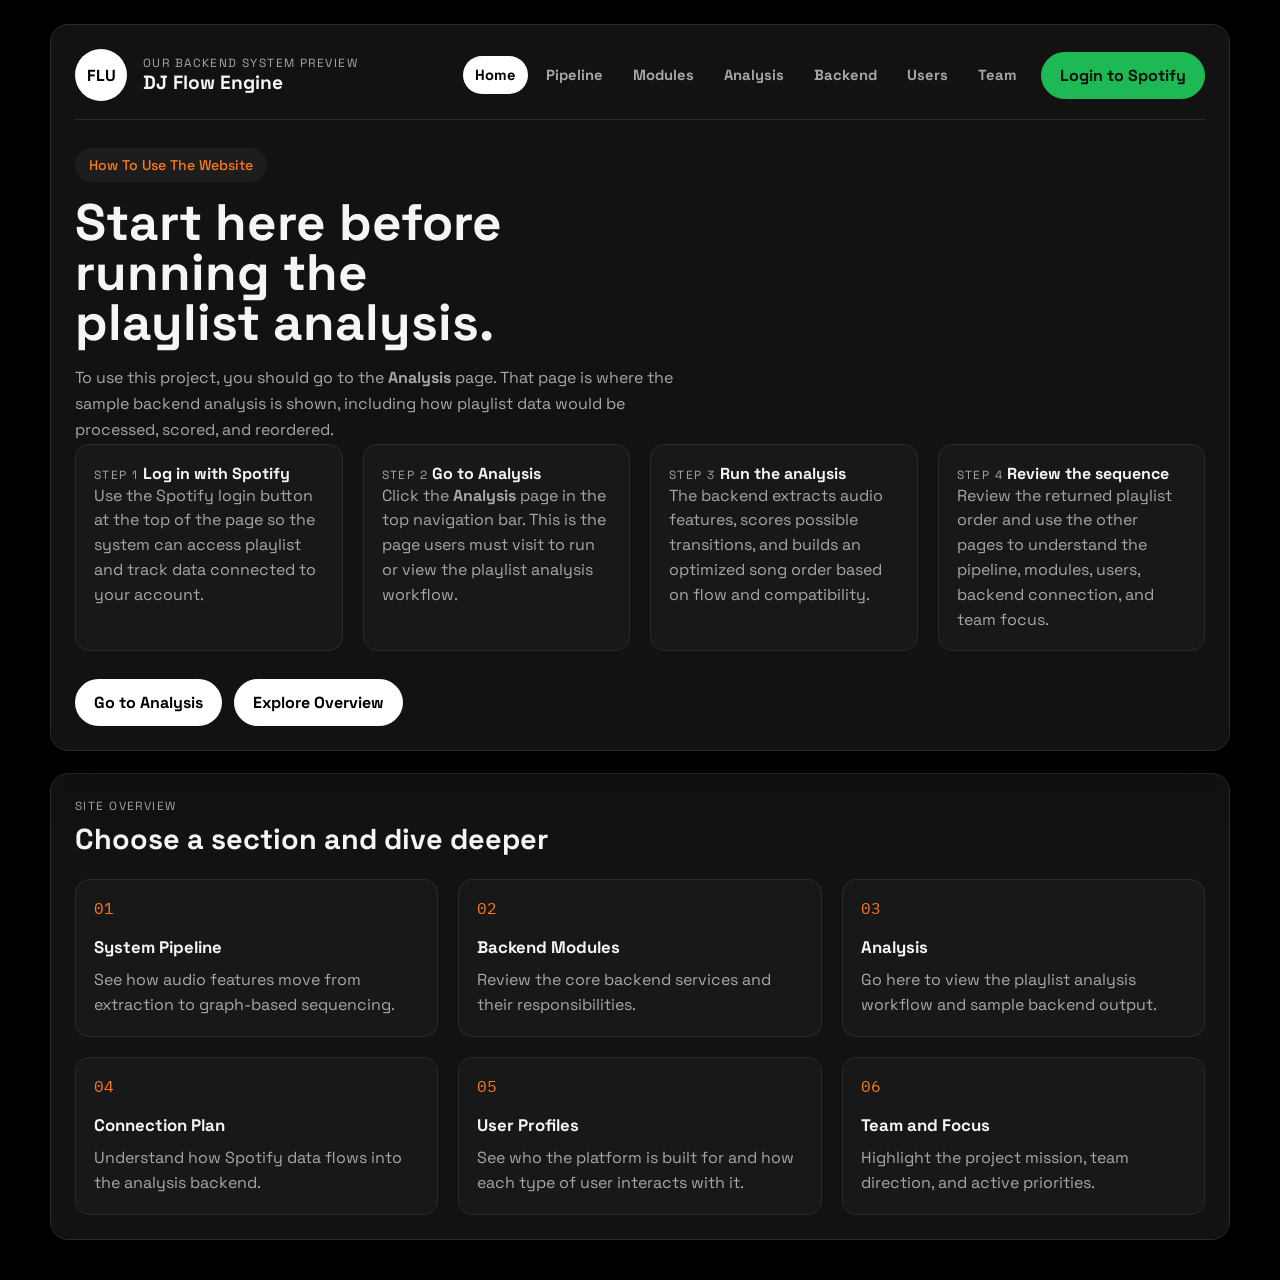
==== index.html @ 56058702 "Add files via upload" ====
<!DOCTYPE html>
<html lang="en">
<head>
  <meta charset="UTF-8">
  <meta name="viewport" content="width=device-width, initial-scale=1.0">
  <title>DJ Flow Engine | Home</title>
  <link rel="preconnect" href="https://fonts.googleapis.com">
  <link rel="preconnect" href="https://fonts.gstatic.com" crossorigin>
  <link href="https://fonts.googleapis.com/css2?family=Space+Grotesk:wght@400;500;700&family=IBM+Plex+Mono:wght@400;500&display=swap" rel="stylesheet">
  <link rel="stylesheet" href="style.css">
</head>
<body data-page="home">
  <div class="page-shell">
    <header class="hero">
      <nav class="topbar">
        <div class="brand">
          <span class="brand-mark">FLU</span>
          <div>
            <p class="eyebrow">Our Backend System Preview</p>
            <h1>DJ Flow Engine</h1>
          </div>
        </div>

        <div class="nav-actions">
          <div class="page-tabs" aria-label="Site navigation">
            <a href="index.html">Home</a>
            <a href="pipeline.html">Pipeline</a>
            <a href="modules.html">Modules</a>
            <a href="analysis.html">Analysis</a>
            <a href="integration.html">Backend</a>
            <a href="user-profiles.html">Users</a>
            <a href="team.html">Team</a>
          </div>
          <a class="ghost-button spotify-button" href="https://accounts.spotify.com/login" target="_blank" rel="noreferrer">Login to Spotify</a>
        </div>
      </nav>

      <section class="hero-copy">
        <p class="pill">How To Use The Website</p>
        <h2>Start here before running the playlist analysis.</h2>
        <p class="intro">
          To use this project, you should go to the <strong>Analysis</strong> page. That page is where the sample backend analysis is shown, including how playlist data would be processed, scored, and reordered.
        </p>
      </section>

      <div class="metrics-grid hero-instructions">
        <div class="metric">
          <span class="metric-label">Step 1</span>
          <strong>Log in with Spotify</strong>
          <p>Use the Spotify login button at the top of the page so the system can access playlist and track data connected to your account.</p>
        </div>
        <div class="metric">
          <span class="metric-label">Step 2</span>
          <strong>Go to Analysis</strong>
          <p>Click the <strong>Analysis</strong> page in the top navigation bar. This is the page users must visit to run or view the playlist analysis workflow.</p>
        </div>
        <div class="metric">
          <span class="metric-label">Step 3</span>
          <strong>Run the analysis</strong>
          <p>The backend extracts audio features, scores possible transitions, and builds an optimized song order based on flow and compatibility.</p>
        </div>
        <div class="metric">
          <span class="metric-label">Step 4</span>
          <strong>Review the sequence</strong>
          <p>Review the returned playlist order and use the other pages to understand the pipeline, modules, users, backend connection, and team focus.</p>
        </div>
      </div>

      <div class="hero-actions">
        <a class="primary-button" href="analysis.html">Go to Analysis</a>
        <a class="secondary-button" href="#site-overview">Explore Overview</a>
      </div>
    </header>

    <main>
      <section class="panel" id="site-overview">
        <div class="panel-heading">
          <p class="eyebrow">Site Overview</p>
          <h3>Choose a section and dive deeper</h3>
        </div>

        <div class="overview-grid">
          <a class="overview-card" href="pipeline.html">
            <span class="step-number">01</span>
            <h4>System Pipeline</h4>
            <p>See how audio features move from extraction to graph-based sequencing.</p>
          </a>
          <a class="overview-card" href="modules.html">
            <span class="step-number">02</span>
            <h4>Backend Modules</h4>
            <p>Review the core backend services and their responsibilities.</p>
          </a>
          <a class="overview-card" href="analysis.html">
            <span class="step-number">03</span>
            <h4>Analysis</h4>
            <p>Go here to view the playlist analysis workflow and sample backend output.</p>
          </a>
          <a class="overview-card" href="integration.html">
            <span class="step-number">04</span>
            <h4>Connection Plan</h4>
            <p>Understand how Spotify data flows into the analysis backend.</p>
          </a>
          <a class="overview-card" href="user-profiles.html">
            <span class="step-number">05</span>
            <h4>User Profiles</h4>
            <p>See who the platform is built for and how each type of user interacts with it.</p>
          </a>
          <a class="overview-card" href="team.html">
            <span class="step-number">06</span>
            <h4>Team and Focus</h4>
            <p>Highlight the project mission, team direction, and active priorities.</p>
          </a>
        </div>
      </section>
    </main>
  </div>

  <script src="script.js"></script>
</body>
</html>
---- style.css ----
:root {
  --bg: #050505;
  --surface: #121212;
  --surface-strong: #1d1d1d;
  --ink: #f5f5f5;
  --muted: #a7a7a7;
  --accent: #ff7a1a;
  --accent-dark: #ff7a1a;
  --line: #2a2a2a;
  --shadow: 0 18px 50px rgba(0, 0, 0, 0.42);
}

* {
  box-sizing: border-box;
}

html {
  scroll-behavior: auto;
}

body {
  margin: 0;
  min-height: 100vh;
  font-family: "Space Grotesk", sans-serif;
  color: var(--ink);
  background: #000;
}

button,
select {
  font: inherit;
}

button {
  cursor: pointer;
}

a {
  color: inherit;
  text-decoration: none;
}

.page-shell {
  width: min(1180px, calc(100% - 32px));
  margin: 0 auto;
  padding: 24px 0 40px;
}

.hero,
.panel {
  border: 1px solid var(--line);
  border-radius: 18px;
  background: var(--surface);
  box-shadow: var(--shadow);
}

.hero {
  padding: 24px;
  overflow: hidden;
  position: relative;
}

.compact-hero {
  padding-bottom: 20px;
}

.topbar,
.hero-grid,
.dual-layout,
.metrics-grid,
.pipeline-grid,
.overview-grid,
.team-grid {
  display: grid;
  gap: 20px;
}

.topbar {
  grid-template-columns: 1fr auto;
  align-items: center;
  margin-bottom: 28px;
  padding-bottom: 18px;
  border-bottom: 1px solid var(--line);
}

.nav-actions {
  display: flex;
  align-items: center;
  gap: 12px;
  flex-wrap: wrap;
  justify-content: flex-end;
}

.page-tabs {
  display: flex;
  align-items: center;
  gap: 6px;
  flex-wrap: wrap;
}

.page-tabs a {
  padding: 10px 12px;
  border-radius: 999px;
  color: var(--muted);
  font-size: 0.92rem;
  font-weight: 700;
}

body[data-page="home"] .page-tabs a[href="index.html"],
body[data-page="pipeline"] .page-tabs a[href="pipeline.html"],
body[data-page="modules"] .page-tabs a[href="modules.html"],
body[data-page="analysis"] .page-tabs a[href="analysis.html"],
body[data-page="integration"] .page-tabs a[href="integration.html"],
body[data-page="user-profiles"] .page-tabs a[href="user-profiles.html"],
body[data-page="team"] .page-tabs a[href="team.html"] {
  background: #fff;
  color: #000;
}

.brand {
  display: flex;
  align-items: center;
  gap: 16px;
}

.brand-mark {
  width: 52px;
  height: 52px;
  border-radius: 999px;
  display: grid;
  place-items: center;
  background: #fff;
  color: #000;
  font-weight: 700;
}

.eyebrow,
.card-label,
.metric-label {
  margin: 0;
  text-transform: uppercase;
  letter-spacing: 0.12em;
  font-size: 0.74rem;
  color: var(--muted);
}

h1,
h2,
h3,
h4,
p {
  margin: 0;
}

h1 {
  font-size: 1.2rem;
}

h2 {
  font-size: clamp(2.2rem, 4vw, 4.8rem);
  line-height: 0.98;
  max-width: 18ch;
  margin: 16px 0;
}

.hero-copy h2 {
  max-width: 14ch;
}

h3 {
  font-size: 1.8rem;
  margin-top: 8px;
}

h4 {
  font-size: 1.05rem;
  margin-bottom: 10px;
}

.hero-grid {
  grid-template-columns: 1.35fr 0.95fr;
  align-items: stretch;
}

.intro,
.section-intro {
  color: var(--muted);
  line-height: 1.65;
}

.intro {
  max-width: 60ch;
}

.section-intro {
  max-width: 72ch;
}

.pill {
  display: inline-flex;
  padding: 8px 14px;
  border-radius: 999px;
  background: #1d1d1d;
  color: var(--accent);
  font-size: 0.88rem;
  font-weight: 500;
}

.hero-actions {
  display: flex;
  flex-wrap: wrap;
  gap: 12px;
  margin-top: 28px;
}

.primary-button,
.secondary-button,
.ghost-button {
  display: inline-flex;
  align-items: center;
  justify-content: center;
  border: 1px solid transparent;
  border-radius: 999px;
  padding: 12px 18px;
}

.primary-button {
  background: #fff;
  color: #000;
  font-weight: 700;
}

.secondary-button,
.ghost-button {
  background: #fff;
  color: var(--ink);
  color: #000;
  border-color: #fff;
  font-weight: 700;
}

.spotify-button {
  background: #1db954;
  border-color: #1db954;
  color: #041109;
  font-weight: 700;
}

.primary-button:hover,
.secondary-button:hover,
.ghost-button:hover {
  opacity: 0.88;
}

.hero-card {
  padding: 22px;
  border-radius: 16px;
  background: var(--surface-strong);
  border: 1px solid var(--line);
  display: grid;
  gap: 14px;
}

.focus-stack {
  display: grid;
  gap: 14px;
}

.focus-item {
  padding: 16px;
  border-radius: 14px;
  background: #181818;
  border: 1px solid var(--line);
}

.focus-item span,
.metric p,
.pipeline-step p,
.module-card p,
.overview-card p,
.team-card p {
  color: var(--muted);
  line-height: 1.55;
}

main {
  display: grid;
  gap: 22px;
  margin-top: 22px;
}

.panel {
  padding: 24px;
}

.panel-heading {
  margin-bottom: 22px;
}

.pipeline-grid {
  grid-template-columns: repeat(4, 1fr);
}

.overview-grid {
  grid-template-columns: repeat(3, 1fr);
}

.team-grid {
  grid-template-columns: repeat(2, 1fr);
}

.profile-grid {
  align-items: stretch;
}

.pipeline-step,
.module-card,
.metric,
.overview-card,
.team-card {
  border-radius: 14px;
  padding: 18px;
  border: 1px solid var(--line);
  background: #181818;
}

.pipeline-step.active {
  background: #181818;
  border-color: var(--line);
}

.pipeline-step:hover,
.module-card:hover,
.metric:hover,
.overview-card:hover,
.team-card:hover {
  border-color: #3a3a3a;
}

.step-number {
  display: inline-block;
  margin-bottom: 18px;
  color: var(--accent-dark);
  font-family: "IBM Plex Mono", monospace;
}

.dual-layout {
  grid-template-columns: 1fr 1fr;
}

.module-list {
  display: grid;
  gap: 14px;
}

.module-card strong,
.team-card strong {
  display: block;
  margin-bottom: 8px;
}

.profile-card {
  display: flex;
  flex-direction: column;
  align-items: flex-start;
  gap: 10px;
}

.profile-photo {
  width: 112px;
  height: 112px;
  border-radius: 999px;
  display: grid;
  place-items: center;
  background: #242424;
  border: 2px dashed #4a4a4a;
  color: var(--accent);
  font-size: 1.4rem;
  font-weight: 700;
  font-family: "IBM Plex Mono", monospace;
}

.profile-role {
  font-weight: 500;
  color: var(--accent-dark);
}

.profile-motivation {
  width: 100%;
  margin-top: auto;
  padding-top: 12px;
  border-top: 1px solid var(--line);
}

.profile-motivation span {
  display: block;
  margin-bottom: 8px;
  text-transform: uppercase;
  letter-spacing: 0.12em;
  font-size: 0.74rem;
  color: var(--muted);
}

.tag-row {
  display: flex;
  flex-wrap: wrap;
  gap: 8px;
  margin-top: 12px;
}

.tag {
  padding: 6px 10px;
  border-radius: 999px;
  background: #242424;
  font-size: 0.84rem;
}

.console-card {
  border-radius: 14px;
  overflow: hidden;
  background: #050505;
  color: #f5f5f5;
  border: 1px solid var(--line);
}

.console-actions {
  margin-top: 14px;
}

.console-header {
  display: flex;
  align-items: center;
  gap: 8px;
  padding: 12px 16px;
  background: #181818;
  border-bottom: 1px solid var(--line);
}

.console-header p {
  margin-left: 4px;
  font-size: 0.9rem;
  color: var(--muted);
}

.dot {
  width: 10px;
  height: 10px;
  border-radius: 999px;
}

.red { background: #ff6b6b; }
.amber { background: #f4b860; }
.green { background: #5fd695; }

pre {
  margin: 0;
  padding: 18px;
  min-height: 300px;
  white-space: pre-wrap;
  font-family: "IBM Plex Mono", monospace;
  font-size: 0.92rem;
  line-height: 1.7;
}

.metrics-grid {
  grid-template-columns: repeat(4, 1fr);
  min-height: 24px;
}

@media (max-width: 980px) {
  .hero-grid,
  .dual-layout,
  .pipeline-grid,
  .metrics-grid,
  .overview-grid,
  .team-grid {
    grid-template-columns: 1fr;
  }

  h2 {
    max-width: 14ch;
  }
}

@media (max-width: 640px) {
  .page-shell {
    width: min(100% - 20px, 1180px);
    padding-top: 12px;
  }

  .hero,
  .panel {
    padding: 18px;
    border-radius: 22px;
  }

  .topbar {
    grid-template-columns: 1fr;
  }

  .nav-actions {
    justify-content: stretch;
  }

  .page-tabs {
    width: 100%;
  }

  .page-tabs a {
    flex: 1 1 auto;
    text-align: center;
  }

  .hero-actions {
    flex-direction: column;
  }

  .primary-button,
  .secondary-button,
  .ghost-button {
    width: 100%;
  }
}
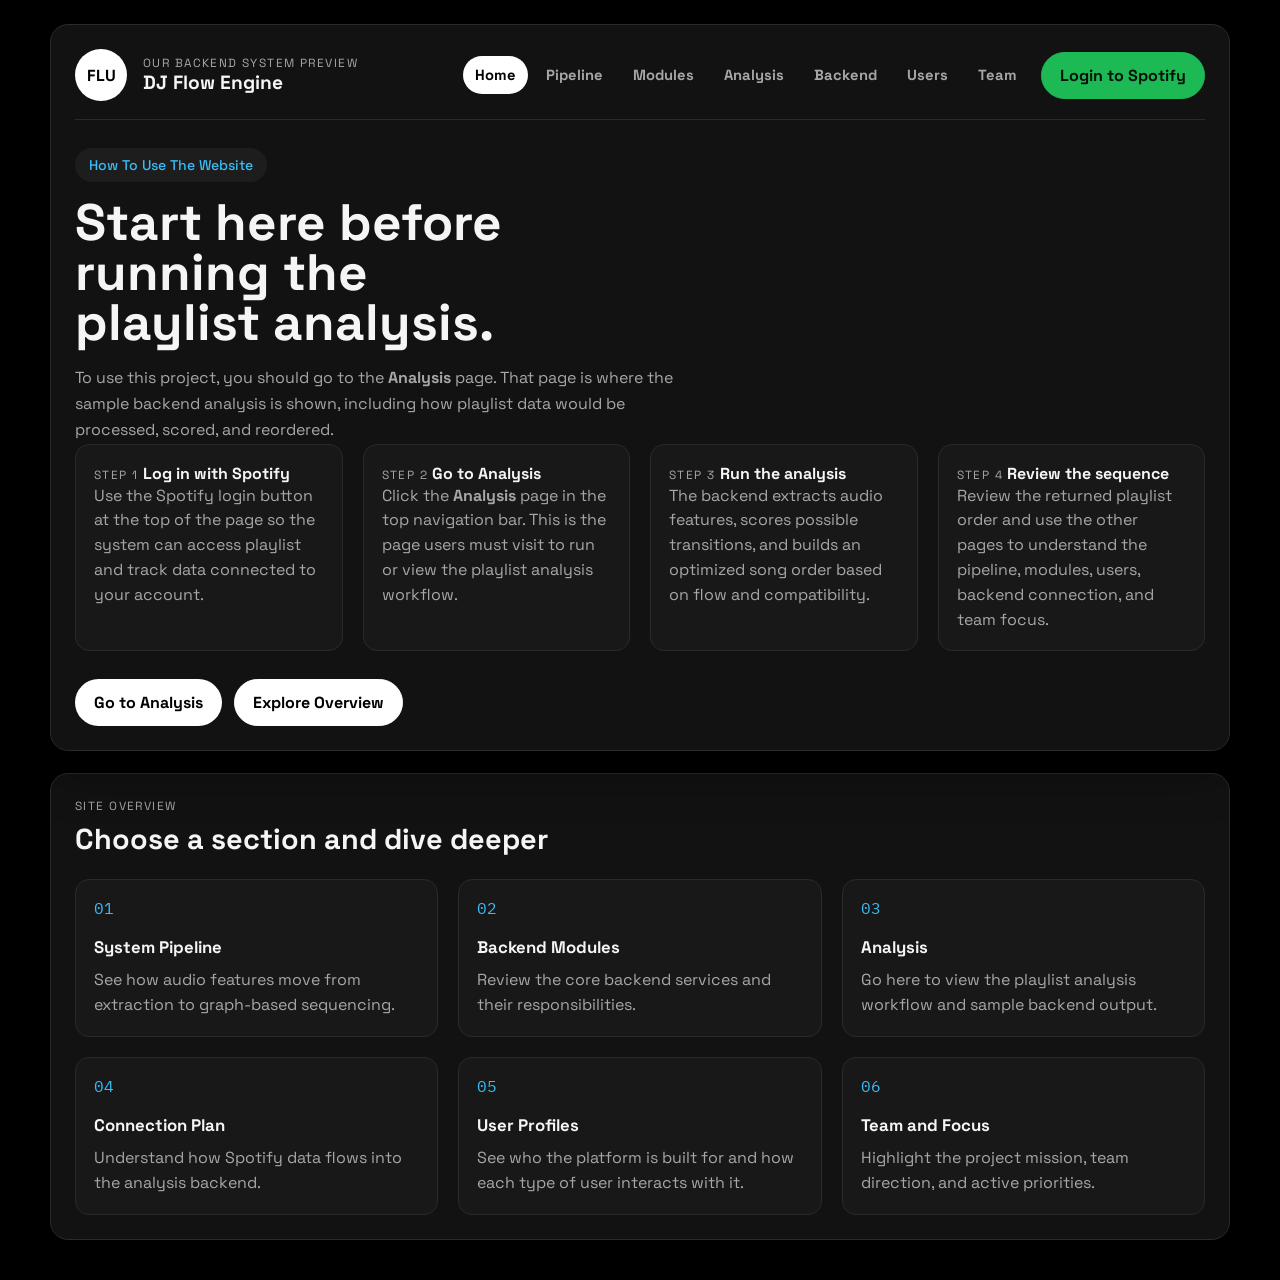
==== commit 141fbd8c: "Add files via upload" ====
--- a/index.html
+++ b/index.html
@@ -1,4 +1,5 @@
 <!DOCTYPE html>
+<!---->
 <html lang="en">
 <head>
   <meta charset="UTF-8">
--- a/style.css
+++ b/style.css
@@ -1,11 +1,12 @@
+/**/
 :root {
   --bg: #050505;
   --surface: #121212;
   --surface-strong: #1d1d1d;
   --ink: #f5f5f5;
   --muted: #a7a7a7;
-  --accent: #ff7a1a;
-  --accent-dark: #ff7a1a;
+  --accent: #38bdf8;
+  --accent-dark: #38bdf8;
   --line: #2a2a2a;
   --shadow: 0 18px 50px rgba(0, 0, 0, 0.42);
 }
